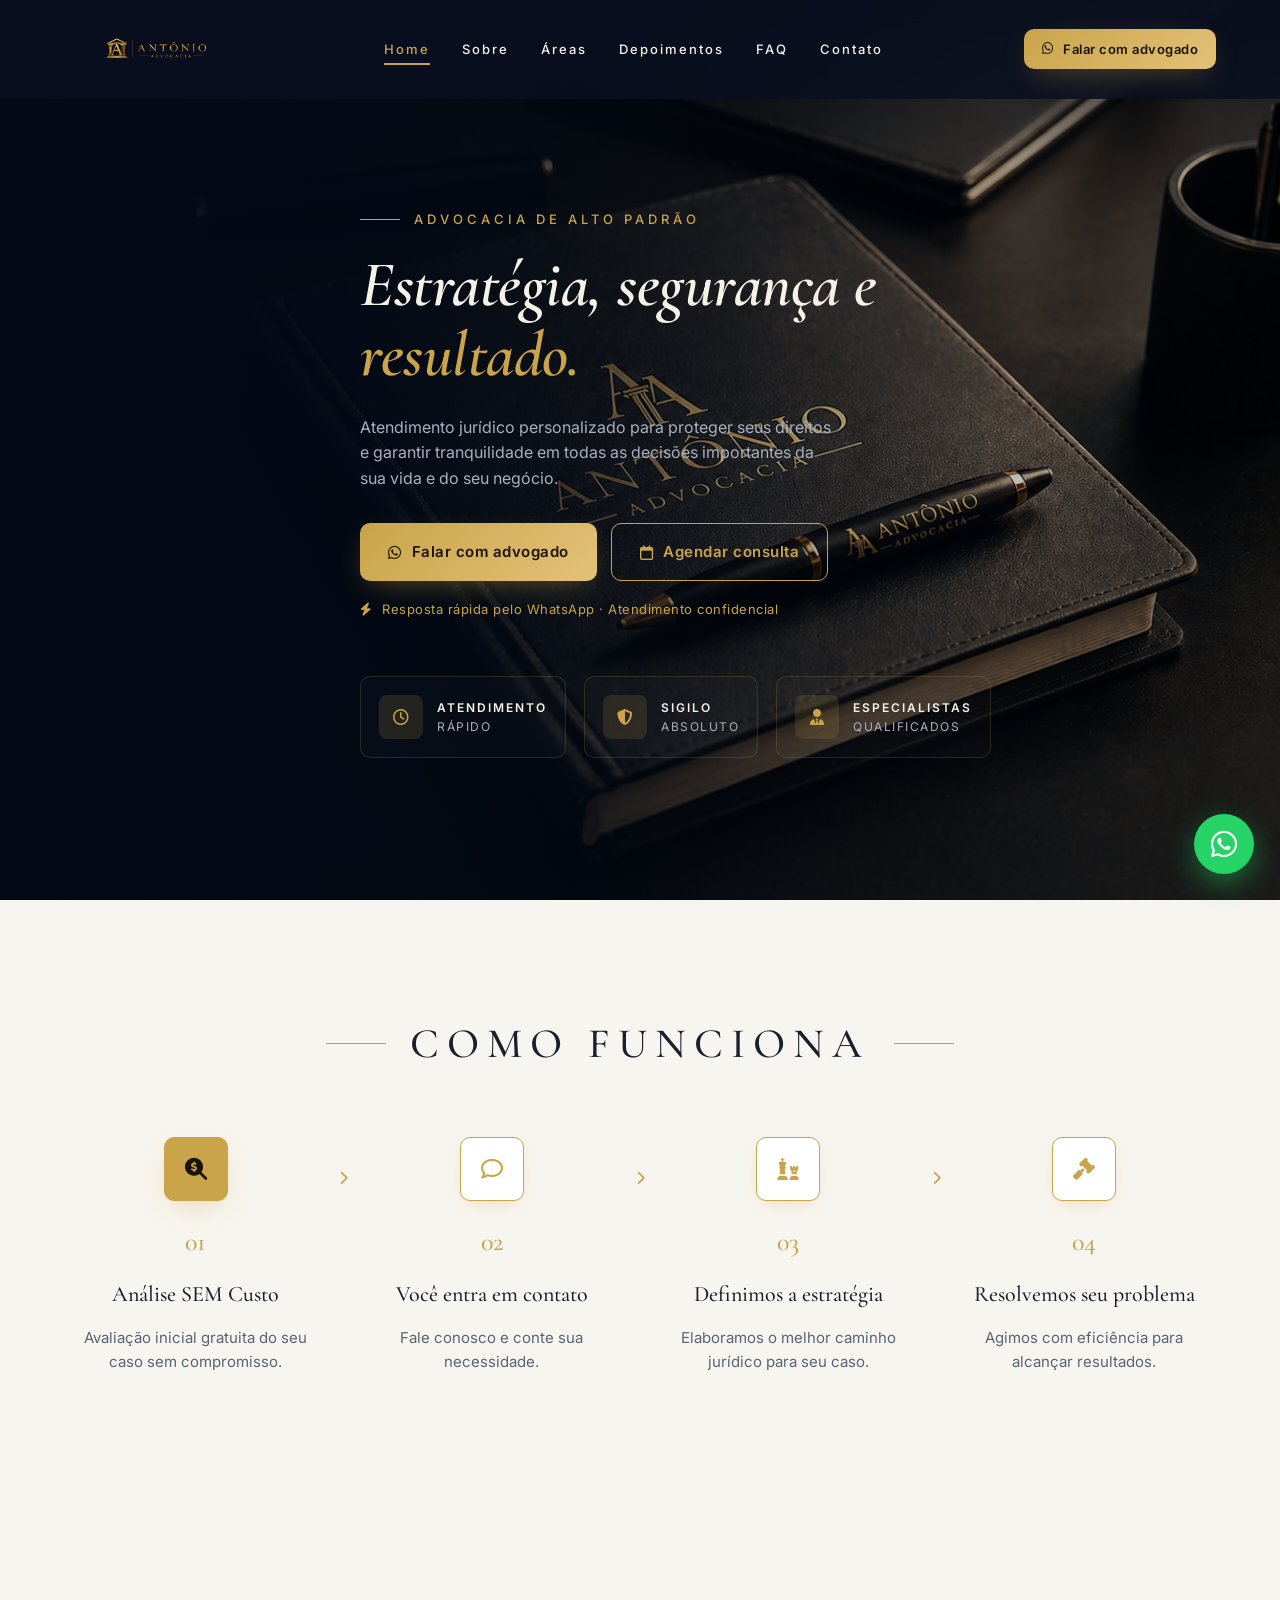
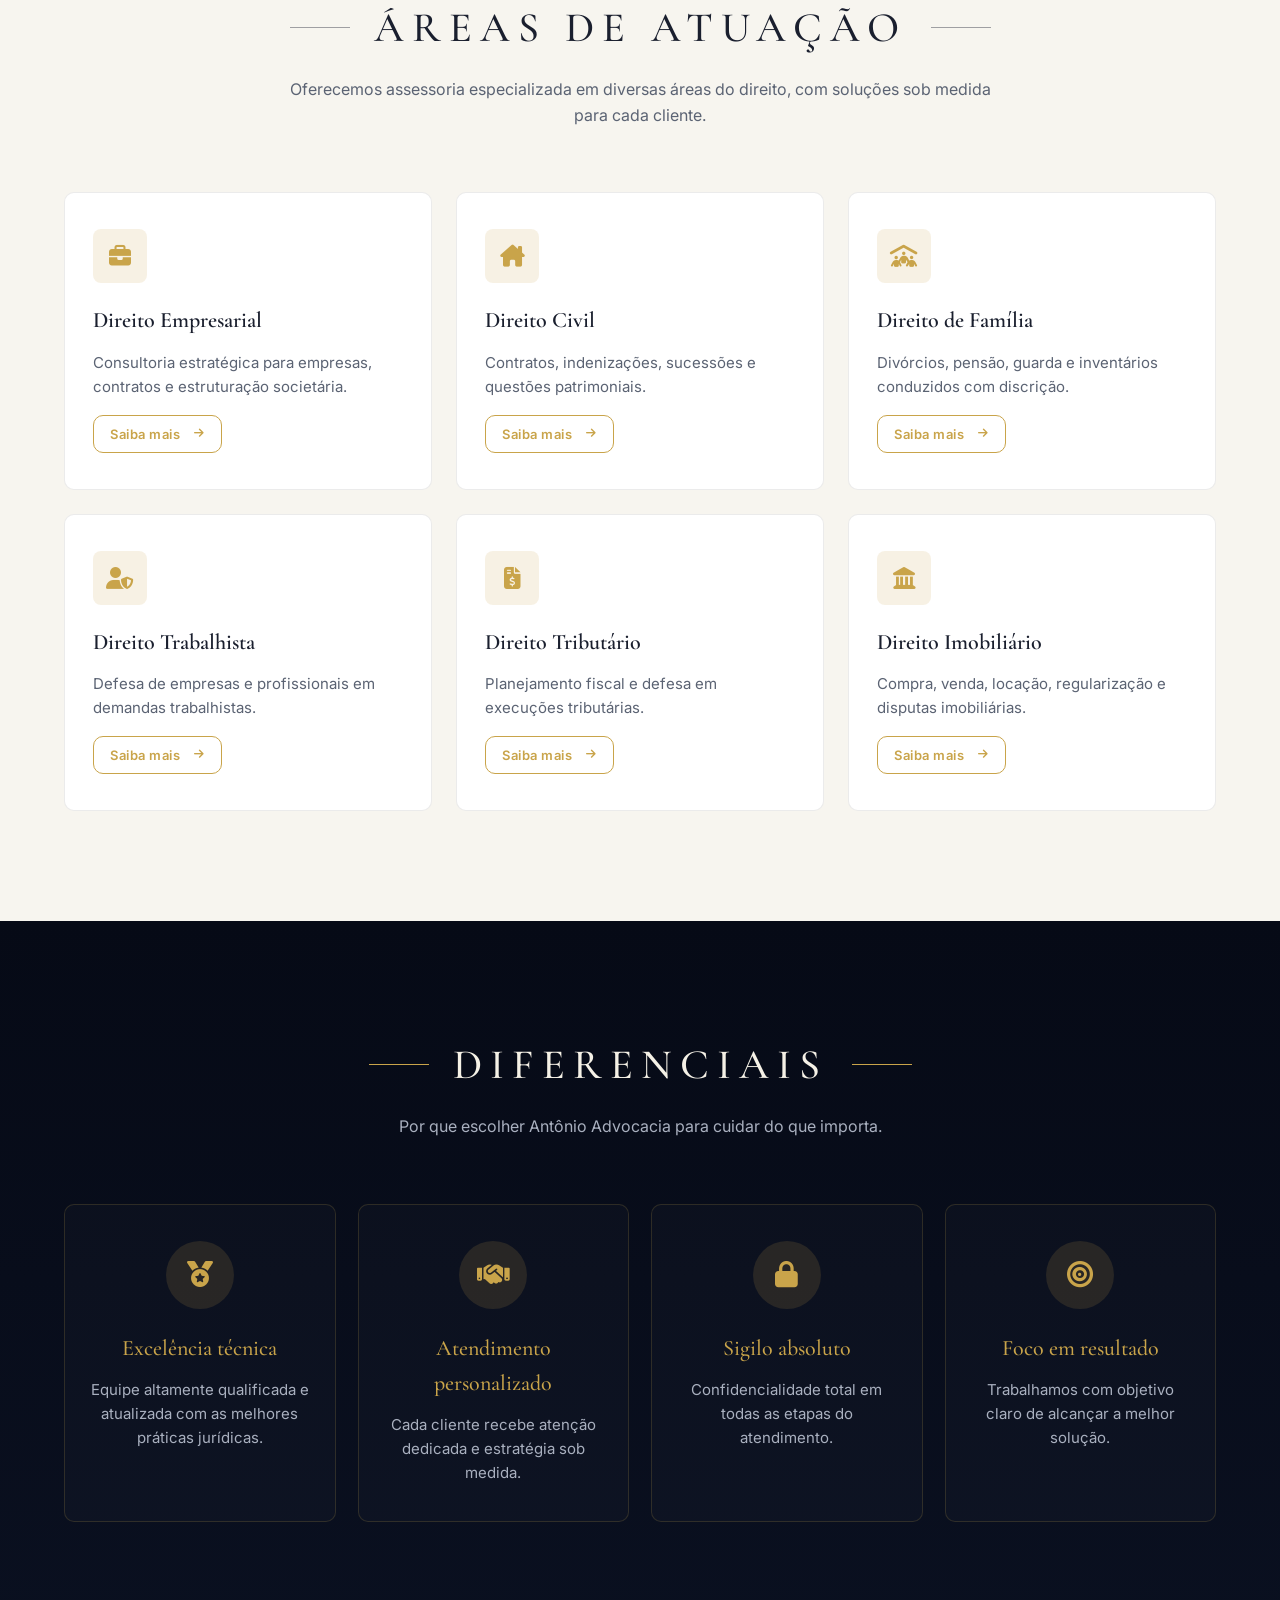
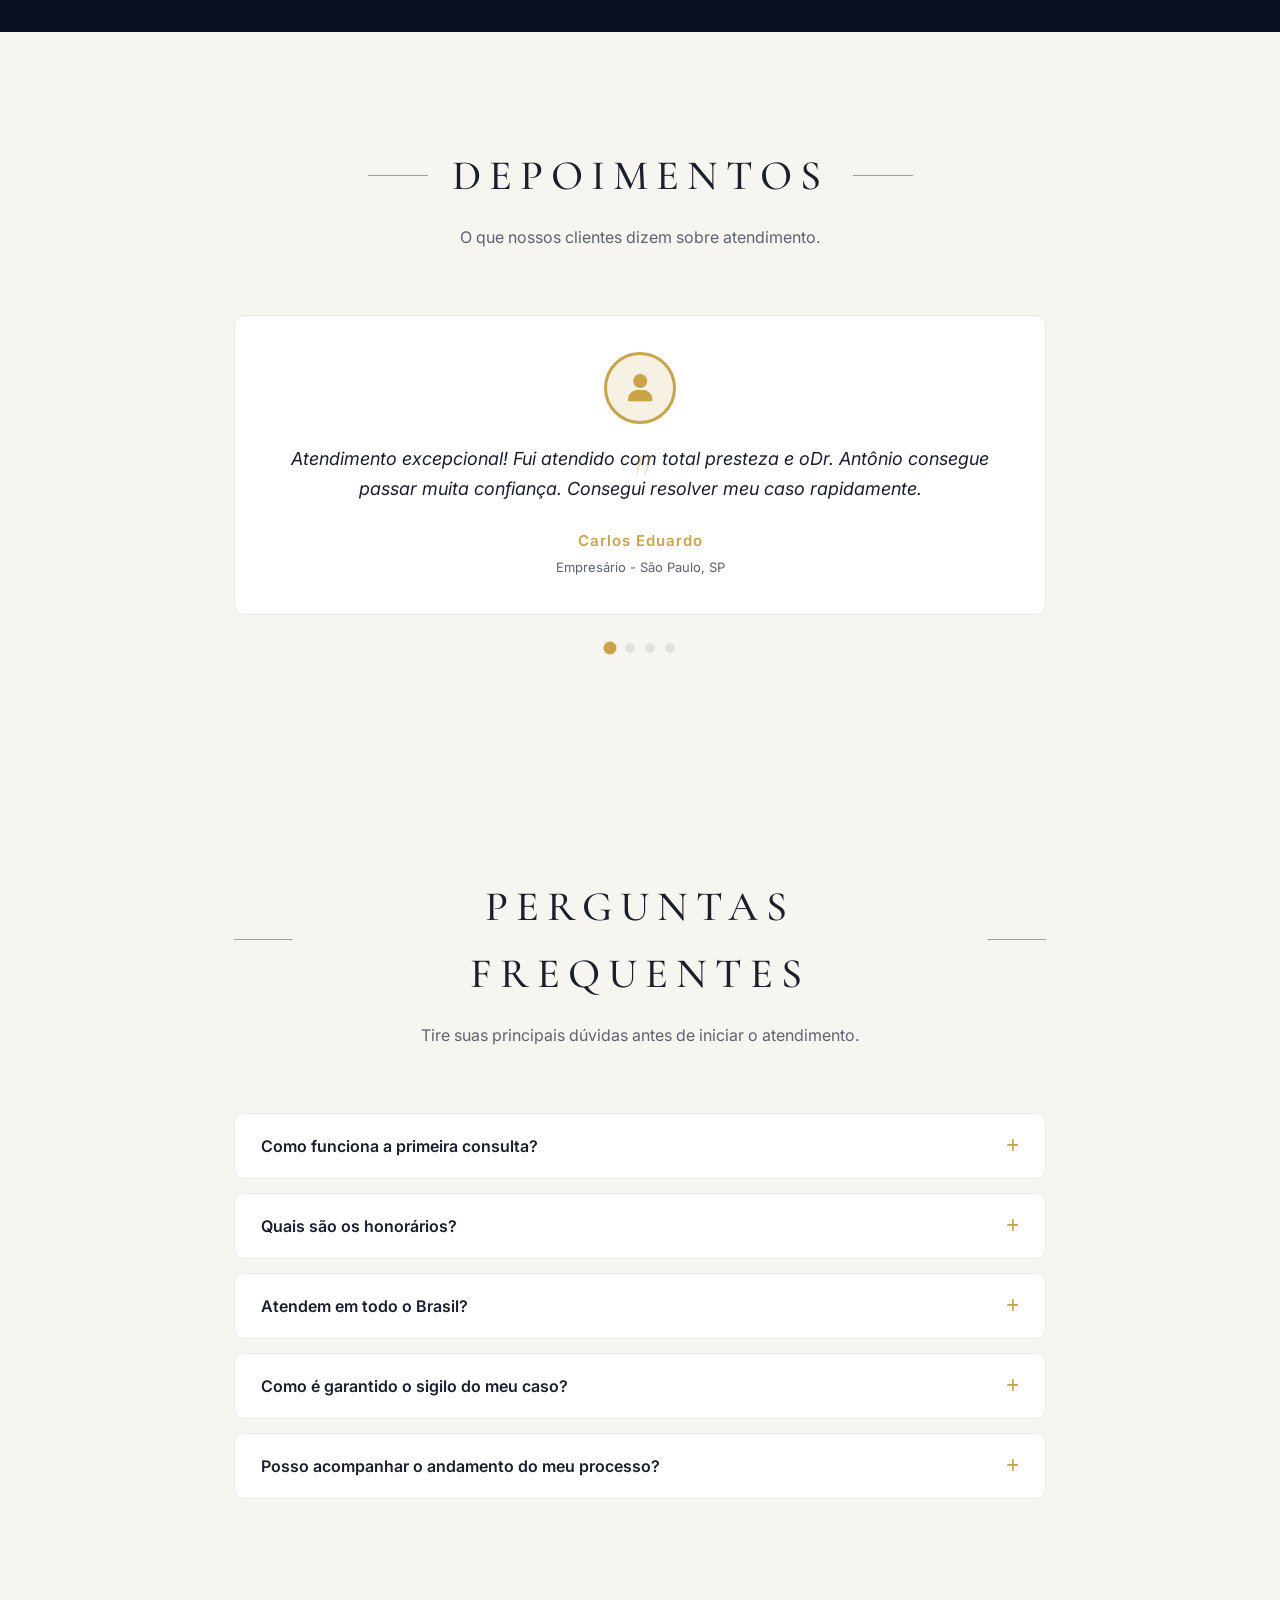
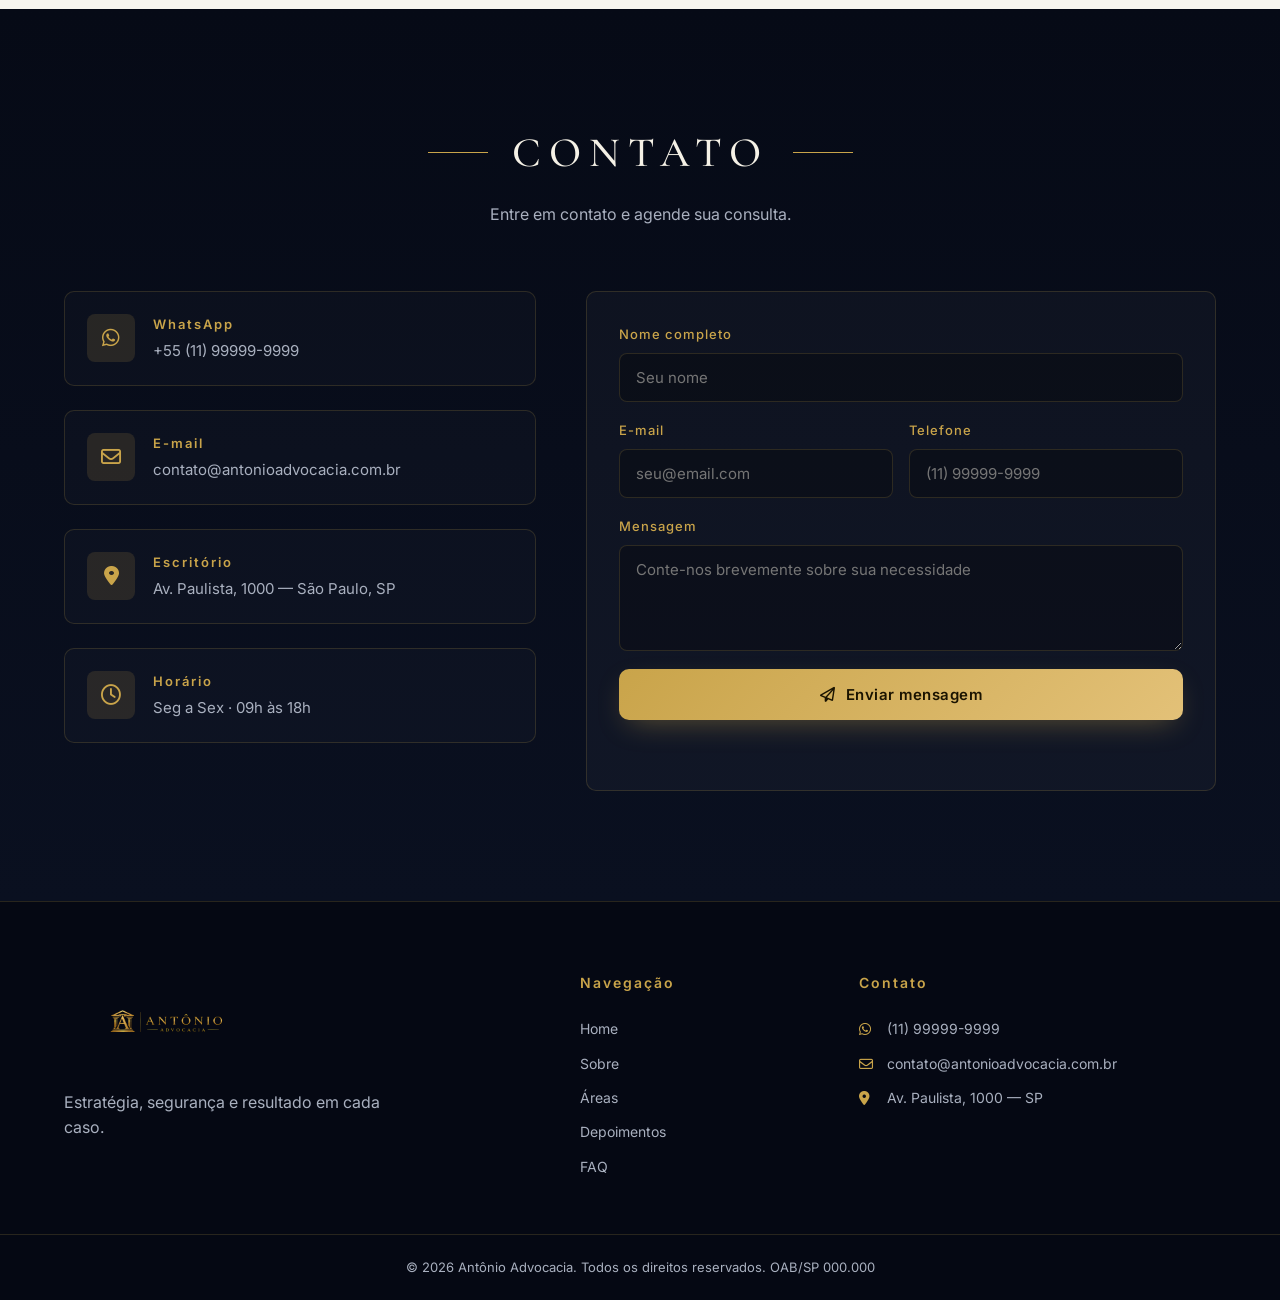
==== index.html @ 64e3f9da "Corrige caminhos -.remove pasta advocia" ====
<!DOCTYPE html>
<html lang="pt-BR">
<head>
  <meta charset="UTF-8" />
  <meta name="viewport" content="width=device-width, initial-scale=1.0" />
  <meta name="description" content="Antônio Advocacia — Estratégia, segurança e resultado. Atendimento jurídico personalizado de alto padrão." />
  <title>Antônio Advocacia — Estratégia, segurança e resultado</title>
  <link rel="preconnect" href="https://fonts.googleapis.com" />
  <link rel="preconnect" href="https://fonts.gstatic.com" crossorigin />
  <link href="https://fonts.googleapis.com/css2?family=Cormorant+Garamond:wght@400;500;600;700&family=Inter:wght@300;400;500;600;700&display=swap" rel="stylesheet" />
  <link rel="stylesheet" href="https://cdnjs.cloudflare.com/ajax/libs/font-awesome/6.5.0/css/all.min.css" />
<link rel="stylesheet" href="style.css" />
</head>
<body>

  <!-- HEADER -->
  <header class="header" id="header">
    <div class="container header-inner">
<a href="#home" class="logo">
<img src="logo-topo.png" alt="Antônio Advocacia" class="logo-img" />
      </a>

      <nav class="nav" id="nav">
        <a href="#home" class="nav-link active">Home</a>
        <a href="#sobre" class="nav-link">Sobre</a>
        <a href="#areas" class="nav-link">Áreas</a>
        <a href="#depoimentos" class="nav-link">Depoimentos</a>
        <a href="#faq" class="nav-link">FAQ</a>
        <a href="#contato" class="nav-link">Contato</a>
      </nav>

      <a href="https://wa.me/5511999999999" target="_blank" rel="noopener" class="btn btn-gold header-cta">
        <i class="fab fa-whatsapp"></i> Falar com advogado
      </a>

      <button class="menu-toggle" id="menuToggle" aria-label="Abrir menu">
        <span></span><span></span><span></span>
      </button>
    </div>
  </header>

  <!-- HERO -->
  <section class="hero" id="home">
    <div class="hero-bg"></div>
    <div class="container hero-inner">
<div class="hero-content">
        <div class="eyebrow">
          <span class="eyebrow-line"></span>
          ADVOCACIA DE ALTO PADRÃO
        </div>
        <h1 class="hero-title">
          Estratégia, segurança e <em>resultado.</em>
        </h1>
        <p class="hero-desc">
          Atendimento jurídico personalizado para proteger seus direitos e garantir tranquilidade em todas as decisões importantes da sua vida e do seu negócio.
        </p>
        <div class="hero-actions">
          <a href="https://wa.me/5511999999999" target="_blank" rel="noopener" class="btn btn-gold btn-lg">
            <i class="fab fa-whatsapp"></i> Falar com advogado
          </a>
          <a href="#contato" class="btn btn-outline btn-lg">
            <i class="far fa-calendar"></i> Agendar consulta
          </a>
        </div>
        <p class="hero-meta">
          <i class="fas fa-bolt"></i> Resposta rápida pelo WhatsApp · Atendimento confidencial
        </p>

        <div class="hero-stats">
          <div class="stat">
            <div class="stat-icon"><i class="far fa-clock"></i></div>
            <div>
              <div class="stat-title">ATENDIMENTO</div>
              <div class="stat-sub">Rápido</div>
            </div>
          </div>
          <div class="stat">
            <div class="stat-icon"><i class="fas fa-shield-halved"></i></div>
            <div>
              <div class="stat-title">SIGILO</div>
              <div class="stat-sub">Absoluto</div>
            </div>
          </div>
          <div class="stat">
            <div class="stat-icon"><i class="fas fa-user-tie"></i></div>
            <div>
              <div class="stat-title">ESPECIALISTAS</div>
              <div class="stat-sub">Qualificados</div>
            </div>
          </div>
        </div>
      </div>
    </div>
  </section>

<!-- COMO FUNCIONA -->
  <section class="section section-light" id="sobre">
    <div class="container">
      <h2 class="section-title">
        <span class="title-deco"></span> COMO FUNCIONA <span class="title-deco"></span>
      </h2>

      <div class="steps">
        <div class="step">
          <div class="step-icon gold-bg"><i class="fas fa-search-dollar"></i></div>
          <div class="step-num">01</div>
          <h3>Análise SEM Custo</h3>
          <p>Avaliação inicial gratuita do seu caso sem compromisso.</p>
        </div>
        <div class="step-arrow"><i class="fas fa-chevron-right"></i></div>
        <div class="step">
          <div class="step-icon"><i class="far fa-comment"></i></div>
          <div class="step-num">02</div>
          <h3>Você entra em contato</h3>
          <p>Fale conosco e conte sua necessidade.</p>
        </div>
        <div class="step-arrow"><i class="fas fa-chevron-right"></i></div>
<div class="step">
          <div class="step-icon"><i class="fas fa-chess"></i></div>
          <div class="step-num">03</div>
          <h3>Definimos a estratégia</h3>
          <p>Elaboramos o melhor caminho jurídico para seu caso.</p>
        </div>
        <div class="step-arrow"><i class="fas fa-chevron-right"></i></div>
        <div class="step">
          <div class="step-icon"><i class="fas fa-gavel"></i></div>
          <div class="step-num">04</div>
          <h3>Resolvemos seu problema</h3>
          <p>Agimos com eficiência para alcançar resultados.</p>
        </div>
      </div>
    </div>
  </section>

  <!-- ÁREAS -->
  <section class="section section-light" id="areas">
    <div class="container">
      <h2 class="section-title">
        <span class="title-deco"></span> ÁREAS DE ATUAÇÃO <span class="title-deco"></span>
      </h2>
      <p class="section-desc">
        Oferecemos assessoria especializada em diversas áreas do direito, com soluções sob medida para cada cliente.
      </p>

<div class="cards">
        <div class="card">
          <div class="card-icon"><i class="fas fa-briefcase"></i></div>
          <h3>Direito Empresarial</h3>
          <p>Consultoria estratégica para empresas, contratos e estruturação societária.</p>
          <button class="btn btn-outline btn-sm toggle-btn">Saiba mais <i class="fas fa-arrow-right"></i></button>
          <div class="card-details">
            <p>Auxiliamos empresas em todas as fases: da abertura à expansão, com foco em segurança jurídica e growth sustentável.</p>
            <ul>
              <li><i class="fas fa-check"></i> Abertura de empresas</li>
              <li><i class="fas fa-check"></i> Contratos societários</li>
              <li><i class="fas fa-check"></i> Fusões e aquisições</li>
              <li><i class="fas fa-check"></i> Compliance empresarial</li>
            </ul>
            <a href="https://wa.me/5511999999999" target="_blank" class="btn btn-gold btn-sm"><i class="fab fa-whatsapp"></i> Falar com advogado</a>
          </div>
        </div>
        <div class="card">
          <div class="card-icon"><i class="fas fa-house-chimney"></i></div>
          <h3>Direito Civil</h3>
          <p>Contratos, indenizações, sucessões e questões patrimoniais.</p>
          <button class="btn btn-outline btn-sm toggle-btn">Saiba mais <i class="fas fa-arrow-right"></i></button>
          <div class="card-details">
            <p>Resolução de conflitos civis com agilidade e estratégicas focadas na melhor solução para você.</p>
            <ul>
              <li><i class="fas fa-check"></i> Contratos em geral</li>
              <li><i class="fas fa-check"></i> Indenizações</li>
              <li><i class="fas fa-check"></i> Sucessões hereditárias</li>
              <li><i class="fas fa-check"></i> Responsabilidade civil</li>
            </ul>
            <a href="https://wa.me/5511999999999" target="_blank" class="btn btn-gold btn-sm"><i class="fab fa-whatsapp"></i> Falar com advogado</a>
          </div>
        </div>
        <div class="card">
          <div class="card-icon"><i class="fas fa-people-roof"></i></div>
          <h3>Direito de Família</h3>
          <p>Divórcios, pensão, guarda e inventários conduzidos com discrição.</p>
          <button class="btn btn-outline btn-sm toggle-btn">Saiba mais <i class="fas fa-arrow-right"></i></button>
          <div class="card-details">
            <p>Atendimento humanizado para resolver questões familiares com discrição e profesionalismo.</p>
            <ul>
              <li><i class="fas fa-check"></i> Divórcio e separação</li>
              <li><i class="fas fa-check"></i> Pensão alimentícia</li>
              <li><i class="fas fa-check"></i> Guarda de filhos</li>
              <li><i class="fas fa-check"></i> Inventários</li>
            </ul>
            <a href="https://wa.me/5511999999999" target="_blank" class="btn btn-gold btn-sm"><i class="fab fa-whatsapp"></i> Falar com advogado</a>
          </div>
        </div>
        <div class="card">
          <div class="card-icon"><i class="fas fa-user-shield"></i></div>
          <h3>Direito Trabalhista</h3>
          <p>Defesa de empresas e profissionais em demandas trabalhistas.</p>
          <button class="btn btn-outline btn-sm toggle-btn">Saiba mais <i class="fas fa-arrow-right"></i></button>
          <div class="card-details">
            <p>Proteção tanto para empregadores quanto para empregados, com estratégias personalizadas.</p>
            <ul>
              <li><i class="fas fa-check"></i> Defense judicial</li>
              <li><i class="fas fa-check"></i> Acordos trabalhistas</li>
              <li><i class="fas fa-check"></i> Rescisão contratual</li>
              <li><i class="fas fa-check"></i> Assédio moral</li>
            </ul>
            <a href="https://wa.me/5511999999999" target="_blank" class="btn btn-gold btn-sm"><i class="fab fa-whatsapp"></i> Falar com advogado</a>
          </div>
        </div>
        <div class="card">
          <div class="card-icon"><i class="fas fa-file-invoice-dollar"></i></div>
          <h3>Direito Tributário</h3>
          <p>Planejamento fiscal e defesa em execuções tributárias.</p>
          <button class="btn btn-outline btn-sm toggle-btn">Saiba mais <i class="fas fa-arrow-right"></i></button>
          <div class="card-details">
            <p>Otimização fiscal dentro da lei, com estratégias para reduzir carga tributária lawfully.</p>
            <ul>
              <li><i class="fas fa-check"></i> Planejamento fiscal</li>
              <li><i class="fas fa-check"></i> Defense fiscal</li>
              <li><i class="fas fa-check"></i> Recursos administrativos</li>
              <li><i class="fas fa-check"></i> Regularização tributária</li>
            </ul>
            <a href="https://wa.me/5511999999999" target="_blank" class="btn btn-gold btn-sm"><i class="fab fa-whatsapp"></i> Falar com advogado</a>
          </div>
        </div>
        <div class="card">
          <div class="card-icon"><i class="fas fa-landmark"></i></div>
          <h3>Direito Imobiliário</h3>
          <p>Compra, venda, locação, regularização e disputas imobiliárias.</p>
          <button class="btn btn-outline btn-sm toggle-btn">Saiba mais <i class="fas fa-arrow-right"></i></button>
          <div class="card-details">
            <p>Assessoria completa em transações imobiliárias e resolução de conflitos com agilidade.</p>
            <ul>
              <li><i class="fas fa-check"></i> Contratos de compra e venda</li>
              <li><i class="fas fa-check"></i> Locação comercial</li>
              <li><i class="fas fa-check"></i> Regularização de imóveis</li>
              <li><i class="fas fa-check"></i> Disputas condominiais</li>
            </ul>
            <a href="https://wa.me/5511999999999" target="_blank" class="btn btn-gold btn-sm"><i class="fab fa-whatsapp"></i> Falar com advogado</a>
          </div>
        </div>
      </div>
    </div>
  </section>

  <!-- DIFERENCIAIS -->
  <section class="section section-dark" id="diferenciais">
    <div class="container">
      <h2 class="section-title light">
        <span class="title-deco gold"></span> DIFERENCIAIS <span class="title-deco gold"></span>
      </h2>
      <p class="section-desc light">
        Por que escolher Antônio Advocacia para cuidar do que importa.
      </p>

      <div class="diffs">
        <div class="diff">
          <div class="diff-icon"><i class="fas fa-medal"></i></div>
          <h3>Excelência técnica</h3>
          <p>Equipe altamente qualificada e atualizada com as melhores práticas jurídicas.</p>
        </div>
        <div class="diff">
          <div class="diff-icon"><i class="fas fa-handshake"></i></div>
          <h3>Atendimento personalizado</h3>
          <p>Cada cliente recebe atenção dedicada e estratégia sob medida.</p>
        </div>
        <div class="diff">
          <div class="diff-icon"><i class="fas fa-lock"></i></div>
          <h3>Sigilo absoluto</h3>
          <p>Confidencialidade total em todas as etapas do atendimento.</p>
        </div>
<div class="diff">
          <div class="diff-icon"><i class="fas fa-bullseye"></i></div>
          <h3>Foco em resultado</h3>
          <p>Trabalhamos com objetivo claro de alcançar a melhor solução.</p>
        </div>
      </div>
    </div>
  </section>

  <!-- DEPOIMENTOS -->
  <section class="section section-light" id="depoimentos">
    <div class="container container-narrow">
      <h2 class="section-title">
        <span class="title-deco"></span> DEPOIMENTOS <span class="title-deco"></span>
      </h2>
      <p class="section-desc">
        O que nossos clientes dizem sobre atendimento.
      </p>

      <div class="testimonials">
        <div class="testimonial active">
          <div class="testimonial-av"><i class="fas fa-user"></i></div>
          <p class="testimonial-q">Atendimento excepcional! Fui atendido com total presteza e oDr. Antônio consegue passar muita confiança. Consegui resolver meu caso rapidamente.</p>
          <div class="testimonial-author">Carlos Eduardo</div>
          <div class="testimonial-role">Empresário - São Paulo, SP</div>
        </div>

        <div class="testimonial">
          <div class="testimonial-av"><i class="fas fa-user"></i></div>
          <p class="testimonial-q">Profissionalismo nota 10. Depuis que contratei o escritório, minhas questões jurídicas estão em boas mãos. Recomendo para todos.</p>
          <div class="testimonial-author">Mariana Silva</div>
          <div class="testimonial-role">Directora - Rio de Janeiro, RJ</div>
        </div>

        <div class="testimonial">
          <div class="testimonial-av"><i class="fas fa-user"></i></div>
          <p class="testimonial-q">EXCELENTE! ODr. Antônio e sua equipe são muito competentes. Meu processo foi resuelto com muito mais agilidade do que eu esperava.</p>
          <div class="testimonial-author">Roberto Almeida</div>
          <div class="testimonial-role">Empresário - Belo Horizonte, MG</div>
        </div>

        <div class="testimonial">
          <div class="testimonial-av"><i class="fas fa-user"></i></div>
          <p class="testimonial-q">Atendimento humanizado e eficiente. Senti-me muito seguro durante todo o processo. Parabéns pelo trabalho exemplar!</p>
          <div class="testimonial-author">Patrícia Costa</div>
          <div class="testimonial-role">Advogada - Curitiba, PR</div>
        </div>
      </div>

      <div class="testimonial-nav">
        <div class="testimonial-dot active" data-index="0"></div>
        <div class="testimonial-dot" data-index="1"></div>
        <div class="testimonial-dot" data-index="2"></div>
        <div class="testimonial-dot" data-index="3"></div>
      </div>
    </div>
  </section>

  <!-- FAQ -->
  <section class="section section-light" id="faq">
    <div class="container container-narrow">
      <h2 class="section-title">
        <span class="title-deco"></span> PERGUNTAS FREQUENTES <span class="title-deco"></span>
      </h2>
      <p class="section-desc">
        Tire suas principais dúvidas antes de iniciar o atendimento.
      </p>

      <div class="faq">
        <div class="faq-item">
          <button class="faq-q">Como funciona a primeira consulta?<i class="fas fa-plus"></i></button>
          <div class="faq-a"><p>A primeira consulta é uma análise inicial do seu caso, onde entendemos suas necessidades e apresentamos os caminhos jurídicos possíveis.</p></div>
        </div>
        <div class="faq-item">
          <button class="faq-q">Quais são os honorários?<i class="fas fa-plus"></i></button>
          <div class="faq-a"><p>Os honorários variam conforme a complexidade do caso. Após análise inicial, apresentamos uma proposta clara e transparente.</p></div>
        </div>
        <div class="faq-item">
          <button class="faq-q">Atendem em todo o Brasil?<i class="fas fa-plus"></i></button>
          <div class="faq-a"><p>Sim. Atendemos clientes em todo o território nacional, presencialmente ou por videoconferência.</p></div>
        </div>
        <div class="faq-item">
          <button class="faq-q">Como é garantido o sigilo do meu caso?<i class="fas fa-plus"></i></button>
          <div class="faq-a"><p>Seguimos rigorosamente o código de ética da OAB. Todas as informações são tratadas com absoluta confidencialidade.</p></div>
        </div>
        <div class="faq-item">
          <button class="faq-q">Posso acompanhar o andamento do meu processo?<i class="fas fa-plus"></i></button>
          <div class="faq-a"><p>Sim. Mantemos comunicação constante e enviamos atualizações periódicas sobre cada etapa.</p></div>
        </div>
      </div>
    </div>
  </section>

  <!-- CONTATO -->
  <section class="section section-dark" id="contato">
    <div class="container">
      <h2 class="section-title light">
        <span class="title-deco gold"></span> CONTATO <span class="title-deco gold"></span>
      </h2>
      <p class="section-desc light">Entre em contato e agende sua consulta.</p>

      <div class="contact-grid">
        <div class="contact-info">
          <div class="contact-item">
            <div class="contact-icon"><i class="fab fa-whatsapp"></i></div>
            <div>
              <h4>WhatsApp</h4>
              <p>+55 (11) 99999-9999</p>
            </div>
          </div>
          <div class="contact-item">
            <div class="contact-icon"><i class="far fa-envelope"></i></div>
            <div>
              <h4>E-mail</h4>
              <p>contato@antonioadvocacia.com.br</p>
            </div>
          </div>
          <div class="contact-item">
            <div class="contact-icon"><i class="fas fa-location-dot"></i></div>
            <div>
              <h4>Escritório</h4>
              <p>Av. Paulista, 1000 — São Paulo, SP</p>
            </div>
          </div>
          <div class="contact-item">
            <div class="contact-icon"><i class="far fa-clock"></i></div>
            <div>
              <h4>Horário</h4>
              <p>Seg a Sex · 09h às 18h</p>
            </div>
          </div>
        </div>

        <form class="contact-form" id="contactForm">
          <div class="field">
            <label>Nome completo</label>
            <input type="text" name="nome" required placeholder="Seu nome" />
          </div>
          <div class="row">
            <div class="field">
              <label>E-mail</label>
              <input type="email" name="email" required placeholder="seu@email.com" />
            </div>
            <div class="field">
              <label>Telefone</label>
              <input type="tel" name="telefone" required placeholder="(11) 99999-9999" />
            </div>
          </div>
          <div class="field">
            <label>Mensagem</label>
            <textarea name="mensagem" rows="4" required placeholder="Conte-nos brevemente sobre sua necessidade"></textarea>
          </div>
          <button type="submit" class="btn btn-gold btn-lg btn-block">
            <i class="far fa-paper-plane"></i> Enviar mensagem
          </button>
          <p class="form-status" id="formStatus"></p>
        </form>
      </div>
    </div>
  </section>

  <!-- FOOTER -->
  <footer class="footer">
    <div class="container footer-inner">
<div class="footer-brand">
        <a href="#home" class="logo">
<img src="logo-topo.png" alt="Antônio Advocacia" style="width: 200px;" />
        </a>
        <p>Estratégia, segurança e resultado em cada caso.</p>
      </div>

<div class="footer-col">
        <h4>Navegação</h4>
        <a href="#home">Home</a>
        <a href="#sobre">Sobre</a>
        <a href="#areas">Áreas</a>
        <a href="#depoimentos">Depoimentos</a>
        <a href="#faq">FAQ</a>
      </div>

      <div class="footer-col">
        <h4>Contato</h4>
        <p><i class="fab fa-whatsapp"></i> (11) 99999-9999</p>
        <p><i class="far fa-envelope"></i> contato@antonioadvocacia.com.br</p>
        <p><i class="fas fa-location-dot"></i> Av. Paulista, 1000 — SP</p>
      </div>
    </div>
    <div class="footer-bottom">
      <div class="container">
        <p>© <span id="year"></span> Antônio Advocacia. Todos os direitos reservados. OAB/SP 000.000</p>
      </div>
    </div>
  </footer>

  <!-- WHATSAPP FLUTUANTE -->
  <a href="https://wa.me/5511999999999" target="_blank" rel="noopener" class="wa-float" aria-label="WhatsApp">
    <i class="fab fa-whatsapp"></i>
  </a>

<script src="script.js"></script>
</body>
</html>
---- style.css ----
/* ==========================================================
   Antônio Advocacia — Design System
   ========================================================== */
:root {
  --bg-dark: #0a1020;
  --bg-darker: #060a16;
  --bg-deep: #050813;
  --bg-light: #f7f5ef;
  --bg-light-2: #efeadc;
  --text-light: #f5f1e6;
  --text-muted-light: #a9b0bf;
  --text-dark: #1a1f2e;
  --text-muted-dark: #5b6373;
  --gold: #c9a44a;
  --gold-2: #e3c178;
  --gold-soft: rgba(201, 164, 74, 0.15);
  --border-dark: rgba(201, 164, 74, 0.18);
  --border-light: rgba(0, 0, 0, 0.08);
  --shadow-gold: 0 10px 30px -10px rgba(201, 164, 74, 0.45);
  --shadow-soft: 0 10px 40px -15px rgba(0, 0, 0, 0.35);
  --font-serif: 'Cormorant Garamond', Georgia, serif;
  --font-sans: 'Inter', system-ui, -apple-system, sans-serif;
  --radius: 10px;
  --container: 1200px;
  --transition: 0.3s ease;
}

* { box-sizing: border-box; margin: 0; padding: 0; }
html { scroll-behavior: smooth; }
body {
  font-family: var(--font-sans);
  background: var(--bg-dark);
  color: var(--text-light);
  line-height: 1.6;
  -webkit-font-smoothing: antialiased;
  overflow-x: hidden;
}
img, svg { display: block; max-width: 100%; }
a { color: inherit; text-decoration: none; }
button { font-family: inherit; cursor: pointer; border: none; background: none; color: inherit; }

.container {
  max-width: var(--container);
  margin: 0 auto;
  padding: 0 24px;
}
.container-narrow { max-width: 860px; }

/* ============ BUTTONS ============ */
.btn {
  display: inline-flex; align-items: center; justify-content: center; gap: 10px;
  padding: 12px 22px; border-radius: var(--radius);
  font-weight: 600; font-size: 14px; letter-spacing: 0.5px;
  transition: all var(--transition);
  cursor: pointer; white-space: nowrap;
}
.btn-lg { padding: 16px 28px; font-size: 15px; }
.btn-block { width: 100%; }
.btn-gold {
  background: linear-gradient(135deg, var(--gold), var(--gold-2));
  color: #1a1300;
  box-shadow: var(--shadow-gold);
}
.btn-gold:hover { transform: translateY(-2px); box-shadow: 0 14px 36px -10px rgba(201,164,74,0.6); }
.btn-outline {
  border: 1.5px solid var(--gold);
  color: var(--gold);
  background: transparent;
}
.btn-outline:hover { background: var(--gold-soft); }
.btn-sm { padding: 10px 16px; font-size: 13px; margin-top: 16px; }
.btn-sm i { font-size: 11px; margin-left: 6px; }

/* ============ HEADER ============ */
.header {
  position: fixed; top: 0; left: 0; right: 0; z-index: 100;
  background: rgba(10, 16, 32, 0.85);
  backdrop-filter: blur(14px);
  border-bottom: 1px solid transparent;
  transition: all var(--transition);
  min-height: 60px;
}
.header.scrolled {
  background: rgba(6, 10, 22, 0.95);
  border-bottom-color: var(--border-dark);
}
.header-inner {
  display: flex; align-items: center; justify-content: space-between;
  padding: 4px 24px; gap: 24px;
}
.logo { display: flex; align-items: center; color: var(--gold); }
.logo-img { width: 180px; height: auto; cursor: pointer; }
.logo-mark { width: 160px; height: auto; color: var(--gold); }
.logo-mark img { width: 100%; height: auto; }
.logo-text { display: flex; flex-direction: column; line-height: 1; margin-left: -5px; }
.logo-title {
  font-family: var(--font-serif); font-size: 28px; font-weight: 700;
  color: var(--text-light); letter-spacing: 2px;
}
.logo-sub {
  font-size: 14px; color: var(--gold); letter-spacing: 6px; margin-top: 0px;
}
.nav { display: flex; gap: 32px; }
.nav-link {
  font-size: 13px; font-weight: 500; letter-spacing: 2px;
  color: var(--text-light); position: relative; padding: 6px 0;
  transition: color var(--transition);
}
.nav-link::after {
  content: ''; position: absolute; bottom: 0; left: 0;
  width: 0; height: 2px; background: var(--gold);
  transition: width var(--transition);
}
.nav-link:hover, .nav-link.active { color: var(--gold); }
.nav-link.active::after, .nav-link:hover::after { width: 100%; }
.header-cta { font-size: 13px; padding: 10px 18px; }
.menu-toggle {
  display: none; flex-direction: column; gap: 5px; padding: 8px;
}
.menu-toggle span {
  width: 24px; height: 2px; background: var(--gold); transition: var(--transition);
}

/* ============ HERO ============ */
.hero {
  min-height: 100vh;
  position: relative;
  display: flex;
  align-items: center;
  background:
    linear-gradient(90deg, rgba(3, 10, 22, 0.96) 0%, rgba(3, 10, 22, 0.88) 30%, rgba(3, 10, 22, 0.35) 62%, rgba(3, 10, 22, 0.12) 100%),
url("fundo-hero.png");
  background-size: cover;
  background-position: right center;
  background-repeat: no-repeat;
  padding: 140px 0 80px;
  overflow: hidden;
}
.hero-bg { display: none; }
.hero .container,
.hero-inner {
  position: relative;
  z-index: 2;
}
.hero-content {
  max-width: 560px;
  margin-left: 0;
  text-align: left;
  animation: fadeUp 1s ease both;
}
.hero-logo,
.hero-brand,
.hero img.hero-logo,
.hero .logo-inside,
.hero .brand-inside {
  display: none !important;
}

.eyebrow {
  display: inline-flex; align-items: center; gap: 14px;
  color: var(--gold); font-size: 13px; letter-spacing: 4px; font-weight: 500;
  margin-bottom: 20px;
}
.eyebrow-line { width: 40px; height: 1px; background: var(--gold); }

.hero-title {
  font-family: var(--font-serif);
  font-size: clamp(42px, 5vw, 64px);
  font-weight: 600; line-height: 1.1; letter-spacing: -0.5px;
  margin-bottom: 24px;
  font-style: italic;
}
.hero-title em {
  font-style: italic; font-weight: 600;
  color: var(--gold);
}
.hero-desc {
  font-size: 16px; color: var(--text-muted-light);
  margin-bottom: 32px;
  max-width: 480px;
}
.hero-actions { display: flex; flex-wrap: wrap; gap: 14px; margin-bottom: 18px; }
.hero-meta { font-size: 13px; color: var(--gold); letter-spacing: 0.5px; }
.hero-meta i { margin-right: 6px; }

.hero-stats {
  display: grid; grid-template-columns: repeat(3, 1fr); gap: 18px;
  margin-top: 56px; max-width: 640px;
}
.stat {
  display: flex; align-items: center; gap: 14px;
  padding: 18px; border: 1px solid var(--border-dark); border-radius: var(--radius);
  background: rgba(255,255,255,0.02);
}
.stat-icon {
  width: 44px; height: 44px; border-radius: 8px;
  display: grid; place-items: center;
  background: var(--gold-soft); color: var(--gold);
}
.stat-title { font-size: 12px; letter-spacing: 2px; color: var(--text-light); font-weight: 600; }
.stat-sub { font-size: 12px; color: var(--text-muted-light); letter-spacing: 1.5px; text-transform: uppercase; }

/* ============ SECTIONS ============ */
.section { padding: 110px 0; }
.section-light { background: var(--bg-light); color: var(--text-dark); }
.section-dark {
  background: linear-gradient(180deg, #060a16 0%, #0a1020 100%);
  color: var(--text-light);
}
.section-title {
  font-family: var(--font-serif);
  font-size: clamp(28px, 4vw, 42px);
  font-weight: 500; letter-spacing: 8px;
  text-align: center;
  display: flex; align-items: center; justify-content: center; gap: 24px;
  margin-bottom: 16px;
  color: var(--text-dark);
}
.section-title.light { color: var(--text-light); }
.title-deco { width: 60px; height: 1px; background: var(--text-dark); opacity: 0.4; }
.title-deco.gold { background: var(--gold); opacity: 1; }
.section-desc {
  text-align: center; max-width: 720px; margin: 0 auto 64px;
  color: var(--text-muted-dark); font-size: 16px;
}
.section-desc.light { color: var(--text-muted-light); }

/* ============ STEPS ============ */
.steps {
  display: flex; align-items: flex-start; justify-content: space-between;
  gap: 12px; margin-top: 60px;
}
.step { flex: 1; text-align: center; max-width: 240px; margin: 0 auto; }
.step-icon.gold-bg {
  background: var(--gold) !important;
  color: #1a1300;
  box-shadow: var(--shadow-gold);
}
.step-icon {
  width: 64px; height: 64px; margin: 0 auto 20px;
  display: grid; place-items: center;
  background: #fff; color: var(--gold);
  border: 1px solid var(--gold); border-radius: var(--radius);
  font-size: 22px;
  box-shadow: 0 6px 20px -10px rgba(201,164,74,0.5);
}
.step-num {
  font-family: var(--font-serif);
  font-size: 26px; color: var(--gold); margin-bottom: 14px; font-weight: 500;
}
.step h3 {
  font-family: var(--font-serif);
  font-size: 22px; font-weight: 500; margin-bottom: 14px; color: var(--text-dark);
}
.step p { color: var(--text-muted-dark); font-size: 15px; }
.step-arrow { color: var(--gold); font-size: 14px; padding-top: 30px; }

/* ============ CARDS ============ */
.cards {
  display: grid; grid-template-columns: repeat(3, 1fr); gap: 24px;
}
.card {
  background: #fff;
  padding: 36px 28px; border-radius: var(--radius);
  border: 1px solid var(--border-light);
  transition: all var(--transition);
  text-align: left;
}
.card:hover {
  transform: translateY(-6px);
  box-shadow: var(--shadow-soft);
  border-color: var(--gold);
}
.card-icon {
  width: 54px; height: 54px; border-radius: 8px;
  display: grid; place-items: center;
  background: var(--gold-soft); color: var(--gold);
  font-size: 22px; margin-bottom: 20px;
}
.card h3 {
  font-family: var(--font-serif);
  font-size: 22px; font-weight: 600; margin-bottom: 12px; color: var(--text-dark);
}
.card p { color: var(--text-muted-dark); font-size: 15px; }
.card-details {
  max-height: 0;
  overflow: hidden;
  transition: max-height 0.5s ease, padding 0.5s ease, opacity 0.5s ease;
  opacity: 0;
}
.card.expanded .card-details {
  max-height: 400px;
  opacity: 1;
  padding-top: 16px;
}
.card-details > p {
  color: var(--text-dark);
  font-size: 14px;
  margin-bottom: 12px;
}
.card-details ul {
  list-style: none;
  margin-bottom: 16px;
}
.card-details ul li {
  color: var(--text-dark);
  font-size: 13px;
  padding: 8px 0;
  border-bottom: 1px solid var(--border-light);
  display: flex;
  align-items: center;
  gap: 10px;
}
.card-details ul li i {
  color: var(--gold);
  font-size: 11px;
}
.card-details .btn-sm {
  margin-top: 8px;
}
.toggle-btn {
  gap: 8px;
}
.toggle-btn i {
  transition: transform 0.3s ease;
}
.card.expanded .toggle-btn i {
  transform: rotate(180deg);
}
.toggle-btn .btn-text::after {
  content: 'Ver menos';
}
.card.expanded .toggle-btn .btn-text::before {
  content: 'Ver menos';
}

/* ============ DIFERENCIAIS ============ */
.diffs {
  display: grid; grid-template-columns: repeat(4, 1fr); gap: 22px;
}
.diff {
  text-align: center; padding: 36px 22px;
  border: 1px solid var(--border-dark); border-radius: var(--radius);
  background: rgba(255,255,255,0.02);
  transition: all var(--transition);
}
.diff:hover {
  transform: translateY(-6px);
  border-color: var(--gold);
  background: rgba(201,164,74,0.05);
}
.diff-icon {
  width: 68px; height: 68px; margin: 0 auto 22px;
  display: grid; place-items: center; border-radius: 50%;
  background: var(--gold-soft); color: var(--gold);
  font-size: 26px;
}
.diff h3 {
  font-family: var(--font-serif);
  font-size: 22px; font-weight: 500; color: var(--gold); margin-bottom: 12px;
}
.diff p { color: var(--text-muted-light); font-size: 15px; }

/* ============ FAQ ============ */
.faq { display: flex; flex-direction: column; gap: 14px; }
.faq-item {
  background: #fff; border: 1px solid var(--border-light); border-radius: var(--radius);
  overflow: hidden; transition: all var(--transition);
}
.faq-item.open { border-color: var(--gold); box-shadow: var(--shadow-soft); }
.faq-q {
  width: 100%; text-align: left;
  padding: 22px 26px; font-size: 16px; font-weight: 600;
  color: var(--text-dark);
  display: flex; justify-content: space-between; align-items: center; gap: 16px;
}
.faq-q i { color: var(--gold); transition: transform var(--transition); font-size: 14px; }
.faq-item.open .faq-q i { transform: rotate(45deg); }
.faq-a {
  max-height: 0; overflow: hidden;
  transition: max-height 0.4s ease, padding 0.4s ease;
  padding: 0 26px;
}
.faq-item.open .faq-a { max-height: 300px; padding: 0 26px 22px; }
.faq-a p { color: var(--text-muted-dark); font-size: 15px; }

/* ============ DEPOIMENTOS ============ */
.testimonials { display: flex; gap: 24px; overflow: hidden; }
.testimonial {
  flex: 0 0 100%;
  background: #fff;
  padding: 36px;
  border-radius: var(--radius);
  border: 1px solid var(--border-light);
  text-align: center;
  display: none;
  animation: fadeIn 0.6s ease;
}
.testimonial.active { display: block; }
.testimonial-av {
  width: 72px; height: 72px;
  margin: 0 auto 20px;
  border-radius: 50%;
  background: var(--gold-soft);
  display: grid; place-items: center;
  font-size: 28px;
  color: var(--gold);
  border: 3px solid var(--gold);
}
.testimonial-q {
  font-size: 18px;
  font-style: italic;
  color: var(--text-dark);
  margin-bottom: 24px;
  line-height: 1.7;
  position: relative;
}
.testimonial-q::before {
  content: '"';
  font-family: var(--font-serif);
  font-size: 60px;
  color: var(--gold);
  opacity: 0.3;
  position: absolute;
  top: -20px; left: 50%;
  transform: translateX(-50%);
}
.testimonial-author {
  font-weight: 600;
  color: var(--gold);
  font-size: 15px;
  letter-spacing: 1px;
}
.testimonial-role {
  font-size: 13px;
  color: var(--text-muted-dark);
  margin-top: 4px;
}
.testimonial-nav {
  display: flex;
  justify-content: center;
  gap: 10px;
  margin-top: 28px;
}
.testimonial-dot {
  width: 10px;
  height: 10px;
  border-radius: 50%;
  background: var(--border-light);
  cursor: pointer;
  transition: all 0.3s ease;
}
.testimonial-dot.active {
  background: var(--gold);
  transform: scale(1.3);
}
.testimonial:hover .testimonial-av {
  transform: scale(1.1);
}

/* ============ CONTATO ============ */
.contact-grid {
  display: grid; grid-template-columns: 1fr 1.2fr; gap: 50px;
  align-items: start;
}
.contact-info { display: flex; flex-direction: column; gap: 24px; }
.contact-item {
  display: flex; gap: 18px; align-items: flex-start;
  padding: 22px; border: 1px solid var(--border-dark); border-radius: var(--radius);
  background: rgba(255,255,255,0.02);
}
.contact-icon {
  width: 48px; height: 48px; flex-shrink: 0;
  display: grid; place-items: center; border-radius: 8px;
  background: var(--gold-soft); color: var(--gold);
  font-size: 20px;
}
.contact-item h4 {
  font-size: 13px; letter-spacing: 2px; color: var(--gold);
  margin-bottom: 4px; font-weight: 600;
}
.contact-item p { color: var(--text-muted-light); font-size: 15px; }

.contact-form {
  background: rgba(255,255,255,0.03);
  border: 1px solid var(--border-dark);
  padding: 32px; border-radius: var(--radius);
  display: flex; flex-direction: column; gap: 18px;
}
.field { display: flex; flex-direction: column; gap: 8px; }
.field label { font-size: 13px; color: var(--gold); letter-spacing: 1px; font-weight: 500; }
.field input, .field textarea {
  padding: 14px 16px; font-size: 15px;
  background: rgba(0,0,0,0.25); color: var(--text-light);
  border: 1px solid var(--border-dark); border-radius: 8px;
  font-family: inherit; transition: border var(--transition);
}
.field input:focus, .field textarea:focus { outline: none; border-color: var(--gold); }
.field textarea { resize: vertical; }
.row { display: grid; grid-template-columns: 1fr 1fr; gap: 16px; }
.form-status { font-size: 14px; text-align: center; min-height: 20px; color: var(--gold); }

/* ============ FOOTER ============ */
.footer {
  background: var(--bg-deep);
  border-top: 1px solid var(--border-dark);
  padding-top: 70px;
}
.footer-inner {
  display: grid; grid-template-columns: 2fr 1fr 1.5fr; gap: 40px;
  padding-bottom: 50px;
}
.footer-brand p { color: var(--text-muted-light); margin-top: 18px; max-width: 320px; }
.footer-col h4 {
  color: var(--gold); font-size: 14px; letter-spacing: 2px;
  margin-bottom: 18px; font-weight: 600;
}
.footer-col a, .footer-col p {
  display: block; color: var(--text-muted-light); font-size: 14px;
  padding: 6px 0; transition: color var(--transition);
}
.footer-col a:hover { color: var(--gold); }
.footer-col p i { color: var(--gold); margin-right: 8px; width: 16px; }
.footer-bottom {
  border-top: 1px solid var(--border-dark);
  padding: 22px 0; text-align: center;
  color: var(--text-muted-light); font-size: 13px;
}

/* ============ WHATSAPP FLOAT ============ */
.wa-float {
  position: fixed; bottom: 26px; right: 26px; z-index: 90;
  width: 60px; height: 60px; border-radius: 50%;
  background: #25D366; color: #fff;
  display: grid; place-items: center;
  font-size: 30px;
  box-shadow: 0 10px 30px rgba(37,211,102,0.45);
  transition: transform var(--transition);
  animation: pulse 2s infinite;
}
.wa-float:hover { transform: scale(1.1); }

@keyframes pulse {
  0%, 100% { box-shadow: 0 10px 30px rgba(37,211,102,0.45), 0 0 0 0 rgba(37,211,102,0.5); }
  50% { box-shadow: 0 10px 30px rgba(37,211,102,0.45), 0 0 0 14px rgba(37,211,102,0); }
}

/* ============ ANIMATIONS ============ */
@keyframes fadeUp {
  from { opacity: 0; transform: translateY(30px); }
  to { opacity: 1; transform: translateY(0); }
}
@keyframes fadeIn {
  from { opacity: 0; }
  to { opacity: 1; }
}
@keyframes scaleIn {
  from { opacity: 0; transform: scale(0.9); }
  to { opacity: 1; transform: scale(1); }
}
@keyframes slideLeft {
  from { opacity: 0; transform: translateX(-40px); }
  to { opacity: 1; transform: translateX(0); }
}
@keyframes slideRight {
  from { opacity: 0; transform: translateX(40px); }
  to { opacity: 1; transform: translateX(0); }
}
@keyframes float {
  0%, 100% { transform: translateY(0); }
  50% { transform: translateY(-10px); }
}
@keyframes shimmer {
  0% { background-position: -200% 0; }
  100% { background-position: 200% 0; }
}
.reveal { opacity: 0; transform: translateY(30px); transition: all 0.8s ease; }
.reveal.visible { opacity: 1; transform: translateY(0); }

/* Novo: Animações de hover avançadas */
.card, .diff, .step, .contact-item {
  transition: all 0.4s cubic-bezier(0.4, 0, 0.2, 1);
}
.card:hover, .diff:hover {
  transform: translateY(-8px);
  box-shadow: 0 20px 40px rgba(0,0,0,0.15);
}
.stat:hover {
  transform: scale(1.03);
  border-color: var(--gold);
}
.btn-gold {
  position: relative;
  overflow: hidden;
}
.btn-gold::before {
  content: '';
  position: absolute;
  top: 0; left: -100%;
  width: 100%; height: 100%;
  background: linear-gradient(90deg, transparent, rgba(255,255,255,0.3), transparent);
  transition: left 0.5s ease;
}
.btn-gold:hover::before {
  left: 100%;
}
.btn-outline {
  transition: all 0.3s ease;
}
.btn-outline:hover {
  background: var(--gold);
  color: #1a1300;
  transform: translateY(-2px);
}

/* Animações de entrada */
.fade-in { animation: fadeIn 0.8s ease forwards; }
.scale-in { animation: scaleIn 0.6s ease forwards; }
.slide-left { animation: slideLeft 0.8s ease forwards; }
.slide-right { animation: slideRight 0.8s ease forwards; }
.float { animation: float 3s ease-in-out infinite; }

/* Delay classes */
.delay-1 { animation-delay: 0.1s; }
.delay-2 { animation-delay: 0.2s; }
.delay-3 { animation-delay: 0.3s; }
.delay-4 { animation-delay: 0.4s; }
.delay-5 { animation-delay: 0.5s; }

/* ============ RESPONSIVE ============ */
@media (max-width: 980px) {
  .nav, .header-cta { display: none; }
  .menu-toggle { display: flex; }
  .nav.open {
    display: flex; position: absolute; top: 100%; left: 0; right: 0;
    flex-direction: column; gap: 0;
    background: var(--bg-darker); padding: 20px;
    border-top: 1px solid var(--border-dark);
  }
  .nav.open .nav-link { padding: 14px 0; border-bottom: 1px solid var(--border-dark); }
  .nav.open .nav-link:last-child { border-bottom: none; }

  .steps { flex-direction: column; gap: 30px; }
  .step-arrow { transform: rotate(90deg); padding: 0; }
  .cards { grid-template-columns: repeat(2, 1fr); }
  .diffs { grid-template-columns: repeat(2, 1fr); }
  .contact-grid { grid-template-columns: 1fr; gap: 32px; }
  .footer-inner { grid-template-columns: 1fr; gap: 30px; }
.hero-stats { grid-template-columns: 1fr; max-width: 360px; }
}

@media (max-width: 600px) {
  .section { padding: 80px 0; }
  .hero { padding: 120px 0 60px; }
  .cards, .diffs { grid-template-columns: 1fr; }
  .row { grid-template-columns: 1fr; }
  .section-title { letter-spacing: 4px; gap: 14px; }
  .title-deco { width: 30px; }
  .hero-actions .btn { width: 100%; }
  .wa-float { width: 54px; height: 54px; font-size: 26px; bottom: 20px; right: 20px; }
  .logo-img { width: 100px; }
  .hero-logo { width: 100%; max-width: 320px; }
}
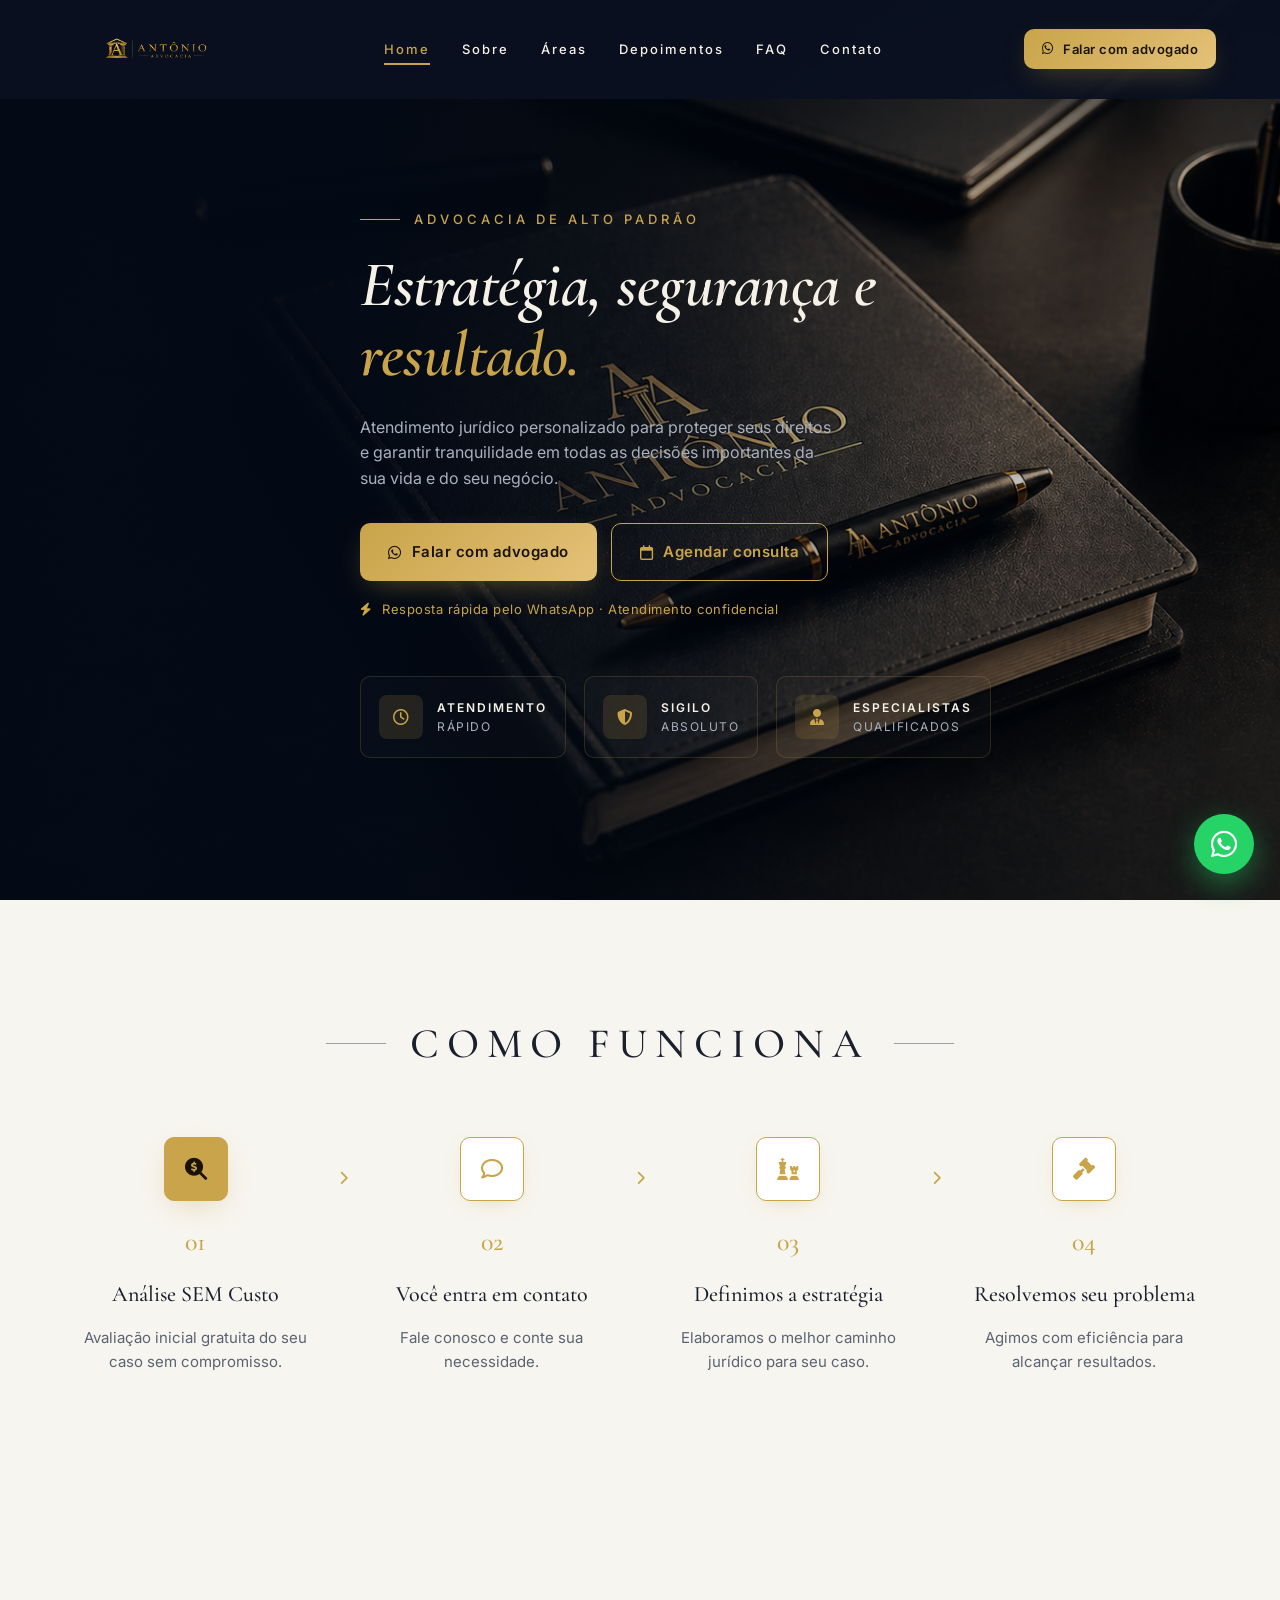
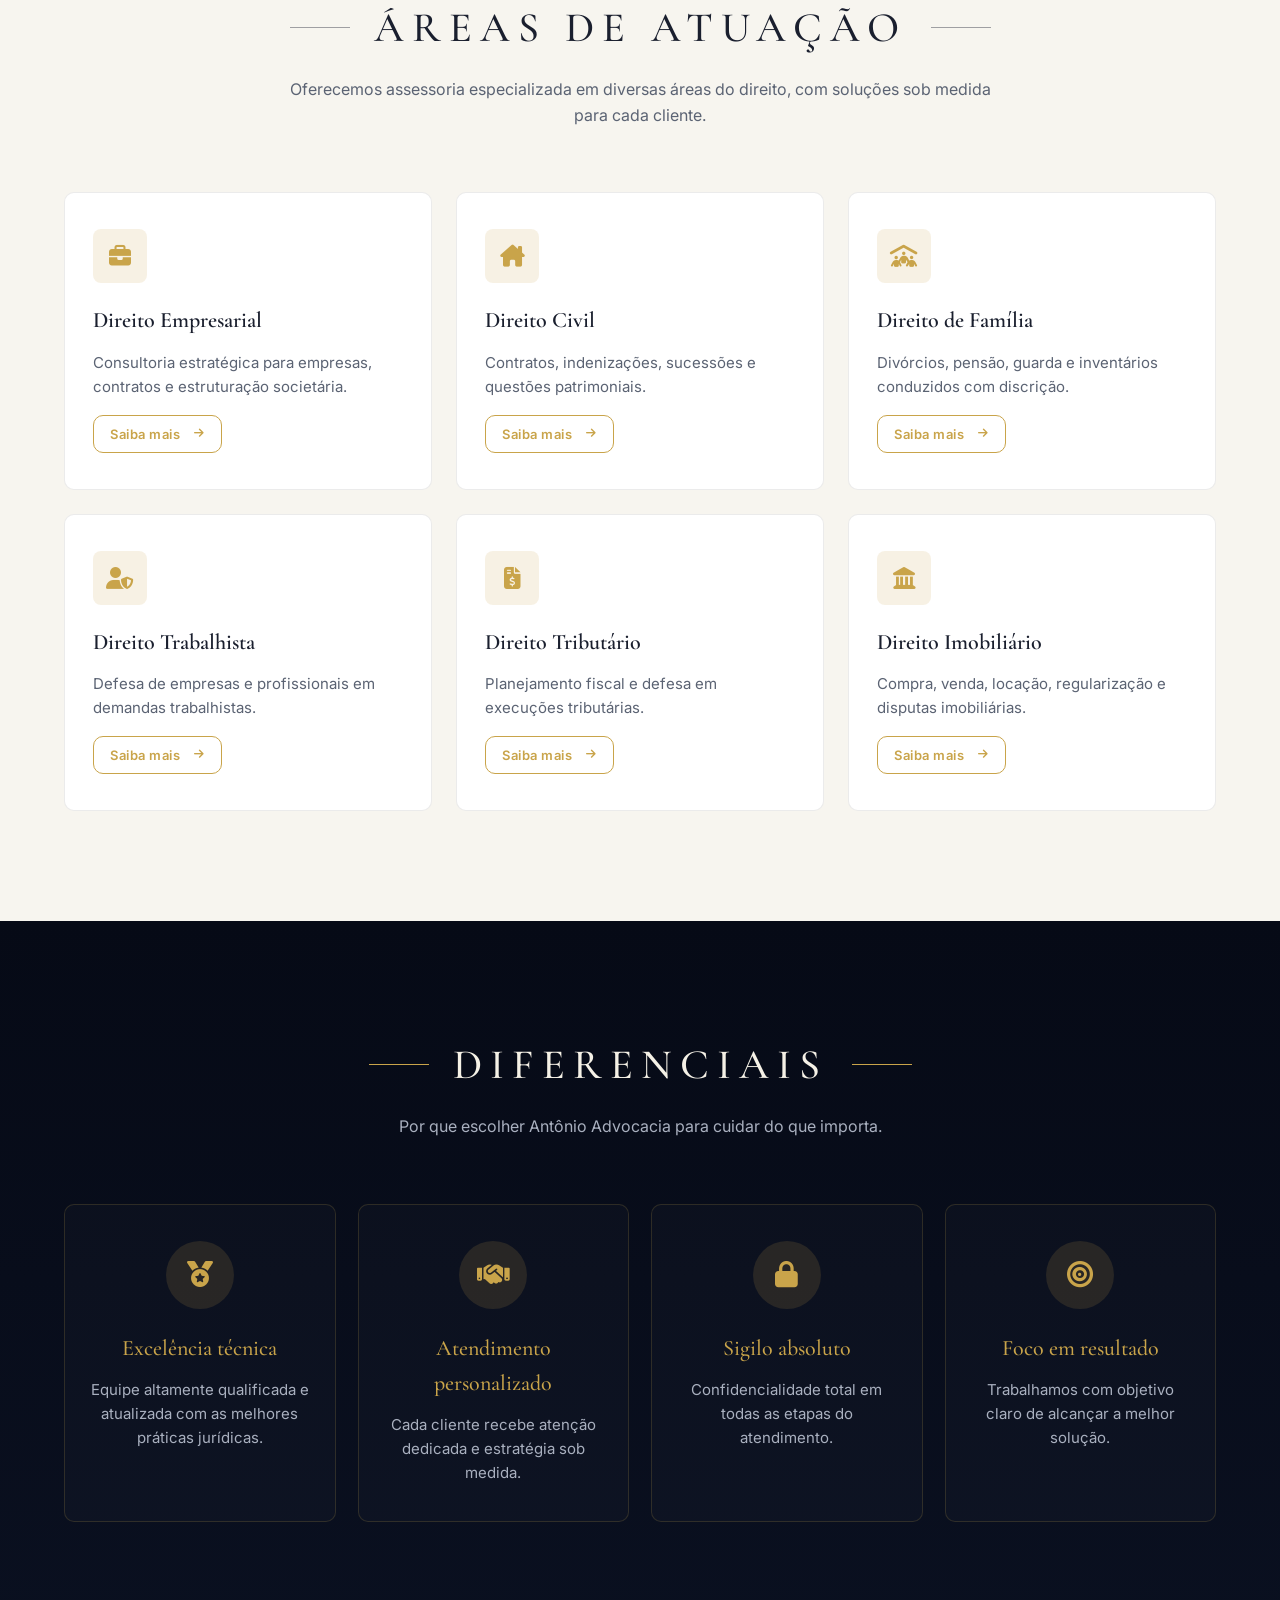
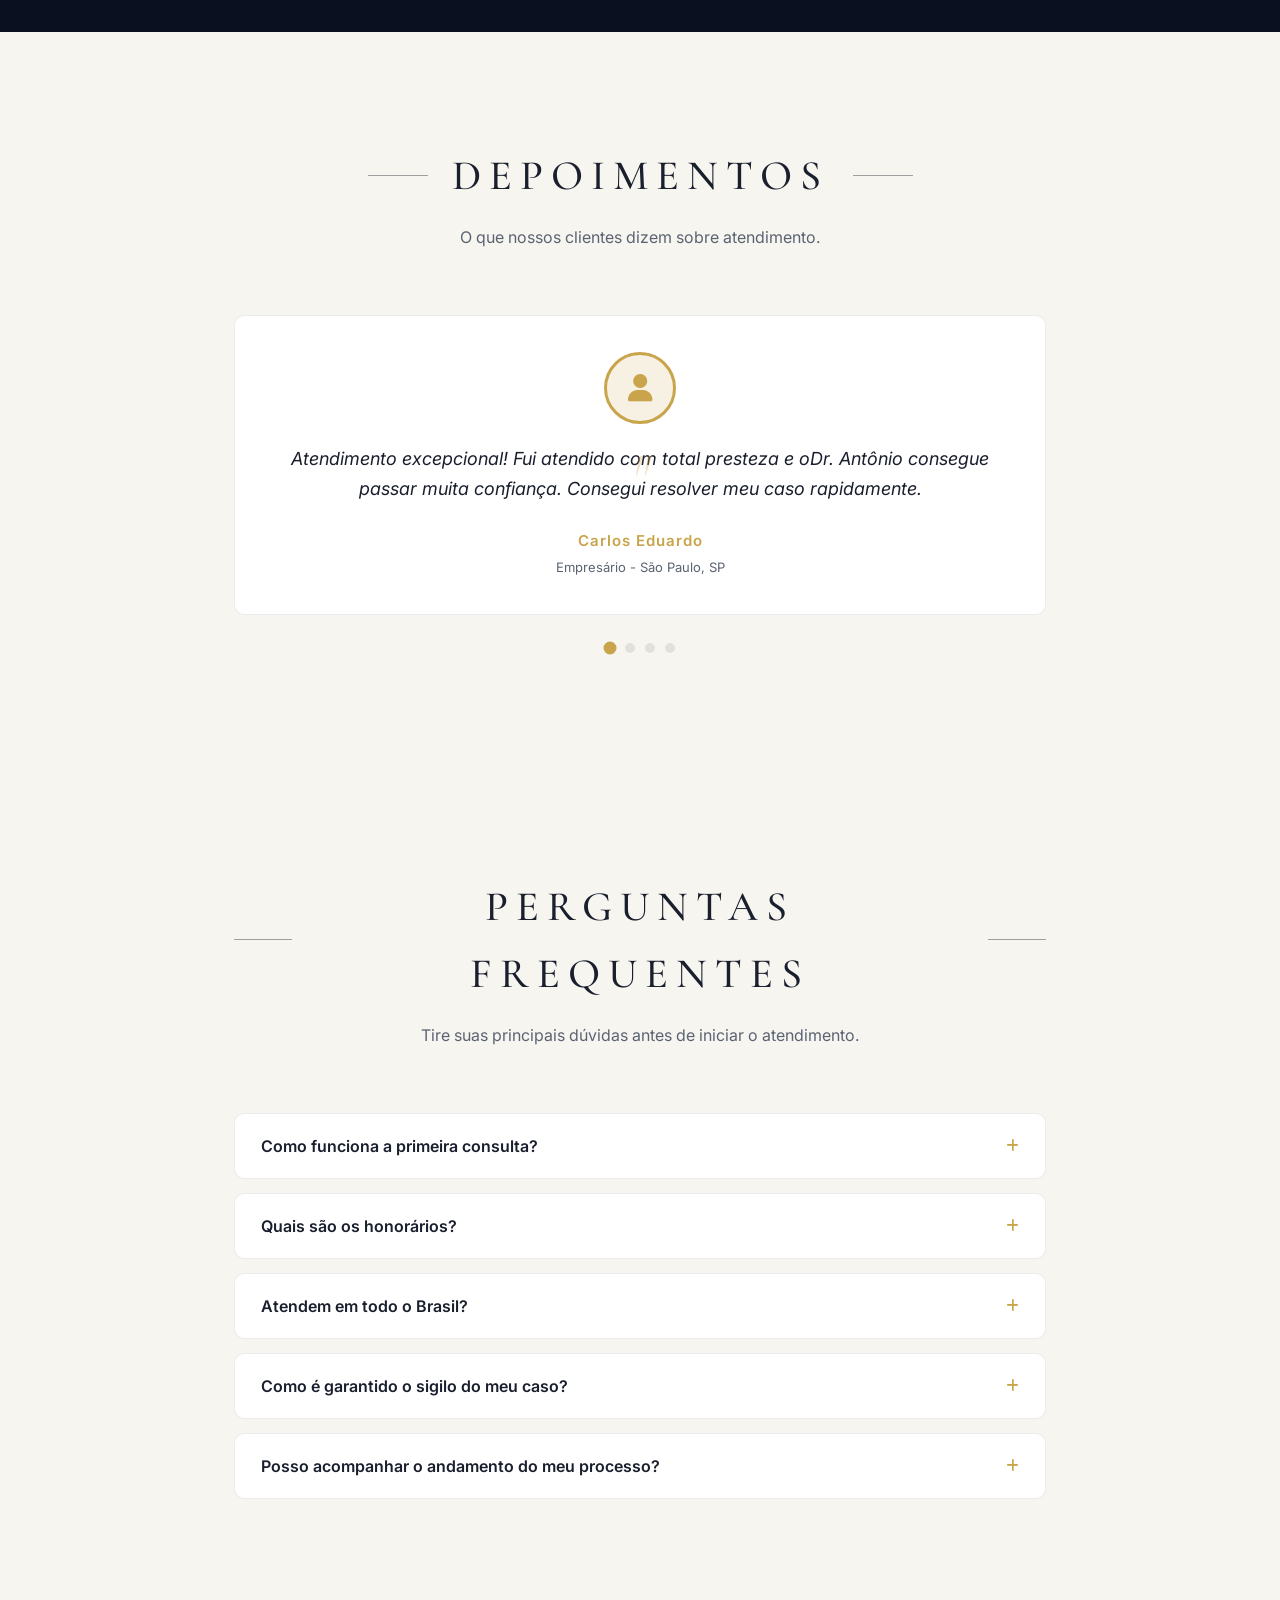
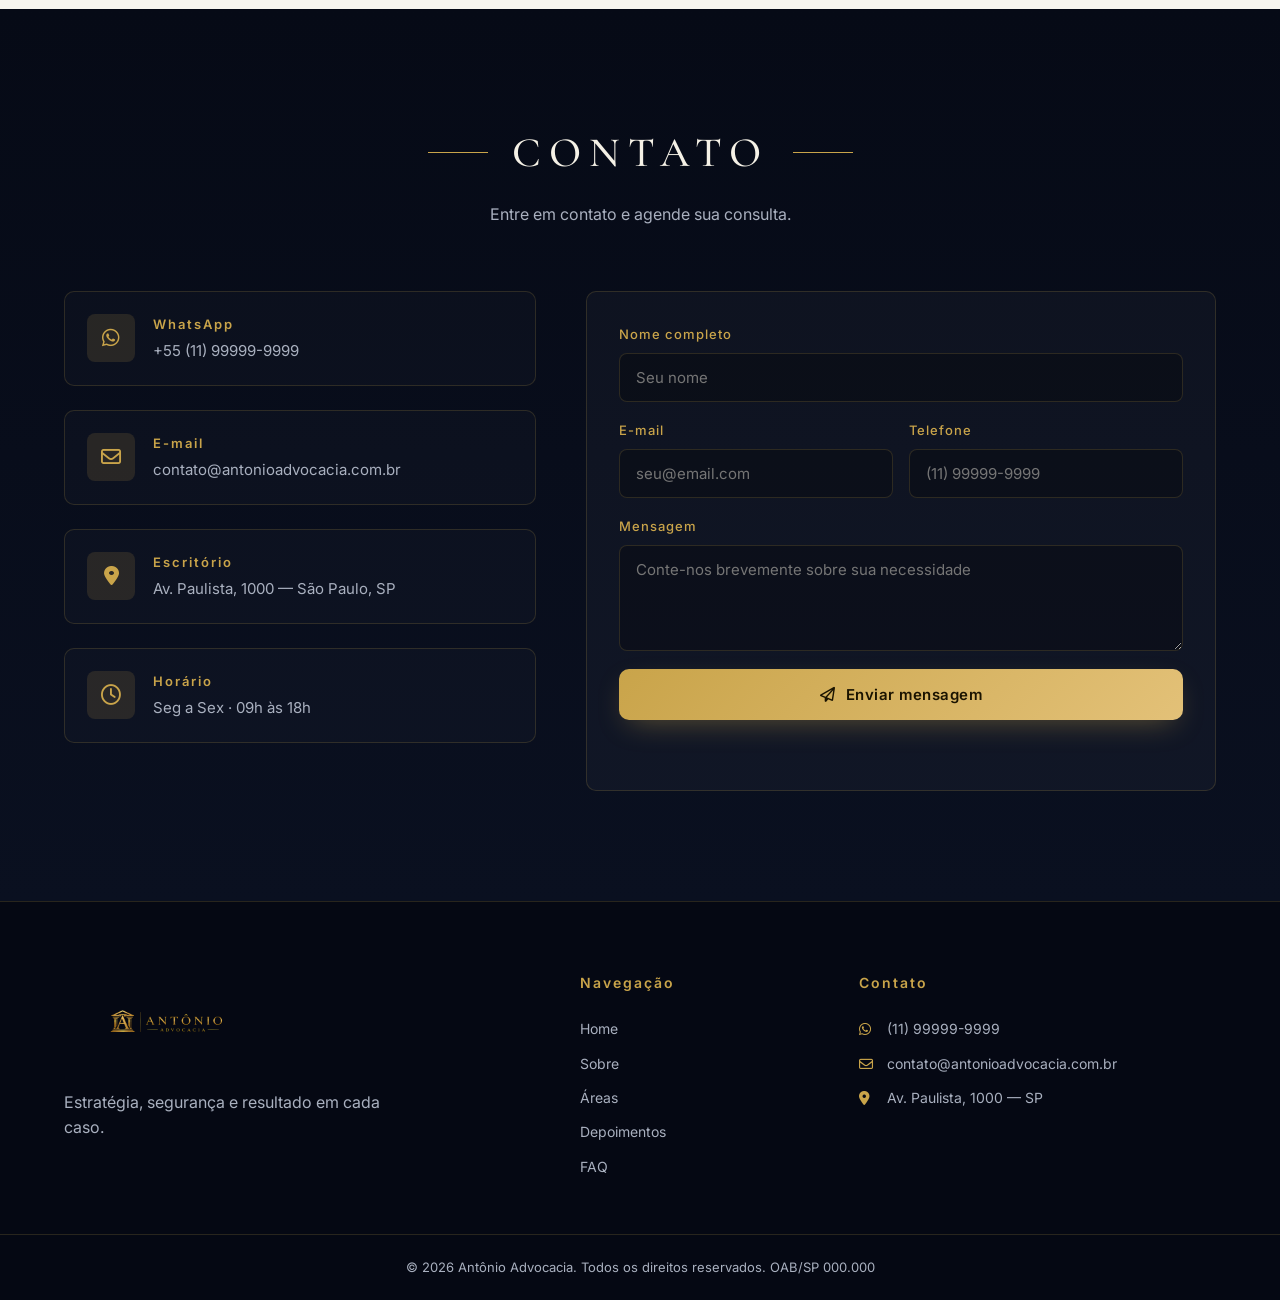
==== commit ec12b041: "feat: restore site files with logo and all features" ====
--- a/index.html
+++ b/index.html
@@ -5,11 +5,12 @@
   <meta name="viewport" content="width=device-width, initial-scale=1.0" />
   <meta name="description" content="Antônio Advocacia — Estratégia, segurança e resultado. Atendimento jurídico personalizado de alto padrão." />
   <title>Antônio Advocacia — Estratégia, segurança e resultado</title>
-  <link rel="preconnect" href="https://fonts.googleapis.com" />
+<link rel="preconnect" href="https://fonts.googleapis.com" />
   <link rel="preconnect" href="https://fonts.gstatic.com" crossorigin />
   <link href="https://fonts.googleapis.com/css2?family=Cormorant+Garamond:wght@400;500;600;700&family=Inter:wght@300;400;500;600;700&display=swap" rel="stylesheet" />
   <link rel="stylesheet" href="https://cdnjs.cloudflare.com/ajax/libs/font-awesome/6.5.0/css/all.min.css" />
-<link rel="stylesheet" href="style.css" />
+  <link rel="icon" type="image/png" href="../FAVICON.png" />
+  <link rel="stylesheet" href="style.css" />
 </head>
 <body>
 
@@ -17,7 +18,7 @@
   <header class="header" id="header">
     <div class="container header-inner">
 <a href="#home" class="logo">
-<img src="logo-topo.png" alt="Antônio Advocacia" class="logo-img" />
+<img src="ANTONIO ADVOCACIA LOGO (1)-Photoroom.png" alt="Antônio Advocacia" class="logo-img" />
       </a>
 
       <nav class="nav" id="nav">
--- a/style.css
+++ b/style.css
@@ -22,7 +22,7 @@
   --font-sans: 'Inter', system-ui, -apple-system, sans-serif;
   --radius: 10px;
   --container: 1200px;
-  --transition: 0.3s ease;
+--transition: 0.2s ease;
 }
 
 * { box-sizing: border-box; margin: 0; padding: 0; }
@@ -74,8 +74,7 @@
 /* ============ HEADER ============ */
 .header {
   position: fixed; top: 0; left: 0; right: 0; z-index: 100;
-  background: rgba(10, 16, 32, 0.85);
-  backdrop-filter: blur(14px);
+  background: rgba(10, 16, 32, 0.95);
   border-bottom: 1px solid transparent;
   transition: all var(--transition);
   min-height: 60px;
@@ -285,7 +284,7 @@
 .card-details {
   max-height: 0;
   overflow: hidden;
-  transition: max-height 0.5s ease, padding 0.5s ease, opacity 0.5s ease;
+  transition: max-height 0.3s ease, padding 0.3s ease, opacity 0.3s ease;
   opacity: 0;
 }
 .card.expanded .card-details {
@@ -322,7 +321,7 @@
   gap: 8px;
 }
 .toggle-btn i {
-  transition: transform 0.3s ease;
+  transition: transform 0.2s ease;
 }
 .card.expanded .toggle-btn i {
   transform: rotate(180deg);
@@ -378,7 +377,7 @@
 .faq-item.open .faq-q i { transform: rotate(45deg); }
 .faq-a {
   max-height: 0; overflow: hidden;
-  transition: max-height 0.4s ease, padding 0.4s ease;
+  transition: max-height 0.3s ease, padding 0.3s ease;
   padding: 0 26px;
 }
 .faq-item.open .faq-a { max-height: 300px; padding: 0 26px 22px; }
@@ -448,7 +447,7 @@
   border-radius: 50%;
   background: var(--border-light);
   cursor: pointer;
-  transition: all 0.3s ease;
+  transition: all 0.2s ease;
 }
 .testimonial-dot.active {
   background: var(--gold);
@@ -574,12 +573,12 @@
   0% { background-position: -200% 0; }
   100% { background-position: 200% 0; }
 }
-.reveal { opacity: 0; transform: translateY(30px); transition: all 0.8s ease; }
+.reveal { opacity: 0; transform: translateY(15px); transition: all 0.25s ease; }
 .reveal.visible { opacity: 1; transform: translateY(0); }
 
 /* Novo: Animações de hover avançadas */
 .card, .diff, .step, .contact-item {
-  transition: all 0.4s cubic-bezier(0.4, 0, 0.2, 1);
+  transition: all 0.2s ease;
 }
 .card:hover, .diff:hover {
   transform: translateY(-8px);
@@ -599,13 +598,13 @@
   top: 0; left: -100%;
   width: 100%; height: 100%;
   background: linear-gradient(90deg, transparent, rgba(255,255,255,0.3), transparent);
-  transition: left 0.5s ease;
+transition: left 0.3s ease;
 }
 .btn-gold:hover::before {
   left: 100%;
 }
 .btn-outline {
-  transition: all 0.3s ease;
+  transition: all 0.2s ease;
 }
 .btn-outline:hover {
   background: var(--gold);
